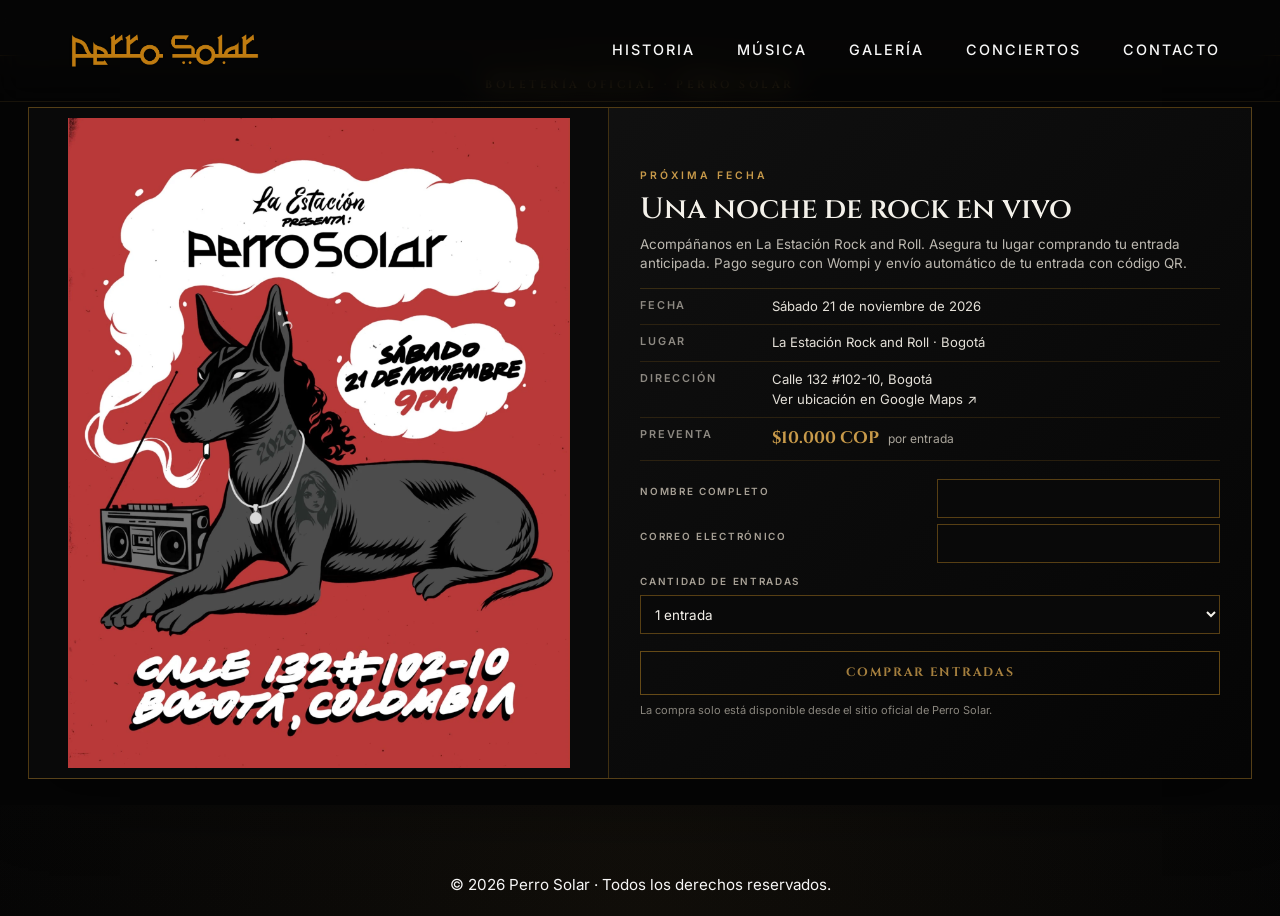
==== conciertos.html @ b5fde612 "Habilita campo de correo en la preventa" ====
<!DOCTYPE html>
<html lang="es">

<head>

    <meta charset="UTF-8">

    <meta name="viewport" content="width=device-width, initial-scale=1.0">

    <title>Conciertos | Perro Solar</title>

    <link rel="stylesheet" href="css/style.css">
    <link rel="stylesheet" href="css/conciertos.css">
    <link rel="stylesheet" href="css/boleteria.css">

    <link rel="preconnect" href="https://fonts.googleapis.com">

    <link rel="preconnect" href="https://fonts.gstatic.com" crossorigin>

    <link
        href="https://fonts.googleapis.com/css2?family=Cinzel:wght@500;600;700&family=Inter:wght@300;400;500;600&display=swap"
        rel="stylesheet">

</head>


<body>


<header>

    <div class="logo">

        <a href="index.html" aria-label="Inicio">

            <img
                src="images/Logo/perrosolarlogo.png"
                alt="Perro Solar">

        </a>

    </div>


    <button
        class="menu-toggle"
        aria-label="Abrir menú">

        <span></span>
        <span></span>
        <span></span>

    </button>


    <nav>

        <a href="historia.html">
            Historia
        </a>

        <a href="musica.html">
            Música
        </a>

        <a href="galeria.html">
            Galería
        </a>

        <a href="conciertos.html">
            Conciertos
        </a>

        <a href="contacto.html">
            Contacto
        </a>

    </nav>

</header>


<main>


    <section class="concerts">


        <div class="concert-container">


            <!-- ENCABEZADO -->

            <div class="concert-header">

                <span class="concert-kicker">
                    PRÓXIMO CONCIERTO
                </span>

                <div class="concert-line"></div>

            </div>


            <!-- EVENTO -->

            <article class="concert-event">


                <!-- FLYER -->

                <div class="concert-poster">

                    <img
                        src="images/flyers/LaEstacion_21_Noviembre_2026.webp"
                        alt="Afiche oficial de Perro Solar en La Estación Rock and Roll, sábado 21 de noviembre de 2026">

                </div>


                <!-- INFORMACIÓN -->

                <div class="concert-content">


                    <div class="event-date">

                        <span class="date-day">
                            21
                        </span>

                        <div class="date-text">

                            <span>
                                SÁBADO
                            </span>

                            <span>
                                NOVIEMBRE
                            </span>

                        </div>

                    </div>


                    <div class="event-time">
                        9:00 PM
                    </div>


                    <div class="event-divider"></div>


                    <div class="event-venue">

                        <span class="venue-label">
                            LUGAR
                        </span>

                        <h1>
                            La Estación Rock and Roll
                        
                        </h1>

                        <p>
                            Calle 132 #102-10<br>Bogotá, Colombia
                        </p>


                        <a
                            href="https://maps.app.goo.gl/izGrEkuuwdkvPyyg9"
                            class="maps-link"
                            target="_blank"
                            rel="noopener noreferrer"
                            aria-label="Cómo llegar a La Estación Rock and Roll en Google Maps">

                            <span>Ver ubicación en Google Maps</span>
                            <span class="maps-arrow" aria-hidden="true">→</span>

                        </a>

                    </div>


                    <div class="free-entry">

                        <span>
                            PREVENTA DISPONIBLE
                        </span>

                    </div>


                </div>


            </article>


        </div>


    </section>



    <!-- PREVENTA PERRO SOLAR · 21 NOVIEMBRE 2026 -->
    <section class="presale-section" aria-labelledby="presale-title">
        <div class="presale-container">
            <div class="presale-eyebrow">BOLETERÍA OFICIAL · PERRO SOLAR</div>
            <div class="presale-card">
                <div class="presale-copy">
                    <p class="presale-kicker">PRÓXIMA FECHA</p>
                    <h2 id="presale-title">Una noche de rock en vivo</h2>
                    <p class="presale-description">Acompáñanos en La Estación Rock and Roll. Asegura tu lugar comprando tu entrada anticipada. Pago seguro con Wompi y envío automático de tu entrada con código QR.</p>
                    <ul class="presale-details">
                        <li><span class="presale-label">FECHA</span><span>Sábado 21 de noviembre de 2026</span></li>
                        <li><span class="presale-label">LUGAR</span><span>La Estación Rock and Roll · Bogotá</span></li>
                        <li class="presale-address-row"><span class="presale-label">DIRECCIÓN</span><span>Calle 132 #102-10, Bogotá<br><a class="presale-map-link" href="https://maps.app.goo.gl/izGrEkuuwdkvPyyg9" target="_blank" rel="noopener noreferrer">Ver ubicación en Google Maps <span aria-hidden="true">↗</span></a></span></li>
                        <li><span class="presale-label">PREVENTA</span><span class="presale-price">$10.000 COP <small>por entrada</small></span></li>
                        
                    </ul>
                    <form id="presale-form" class="presale-form">
                        <label for="buyer-name">NOMBRE COMPLETO</label>
                        <input id="buyer-name" name="buyer_name" type="text" minlength="2" maxlength="120" autocomplete="name" required>

                        <label for="buyer-email">CORREO ELECTRÓNICO</label>
                        <input id="buyer-email" name="buyer_email" type="email" maxlength="254" autocomplete="email" required>

                        <label for="ticket-quantity">CANTIDAD DE ENTRADAS</label>
                        <select id="ticket-quantity" name="quantity" required>
                            <option value="1">1 entrada</option>
                            <option value="2">2 entradas</option>
                            <option value="3">3 entradas</option>
                            <option value="4">4 entradas</option>
                            <option value="5">5 entradas</option>
                        </select>

                        <div class="cf-turnstile" data-sitekey="0x4AAAAAAFxOwmR3eEPRBoDd" data-theme="dark"></div>
                        <button class="presale-button" id="presale-submit" type="submit">COMPRAR ENTRADAS</button>
                    </form>
                    <p class="presale-status" id="presale-status" role="status" aria-live="polite">Preventa abierta · $10.000 COP por entrada · Máximo 5 entradas por compra.</p>
                </div>
                <div class="presale-aside">
                    <img
                        class="presale-event-poster"
                        src="images/flyers/LaEstacion_21_Noviembre_2026.webp"
                        alt="Afiche oficial del concierto de Perro Solar en La Estación Rock and Roll">
                </div>
            </div>
        </div>
    </section>

</main>


<footer>

    <p>
        © 2026 Perro Solar · Todos los derechos reservados.
    </p>

</footer>


<script src="js/conciertos.js"></script>

<script src="https://challenges.cloudflare.com/turnstile/v0/api.js" async defer></script>
</body>

</html>
---- css/style.css ----
/*==================================================
PERRO SOLAR
Style Sheet
====================================================*/


/*==================================================
RESET
====================================================*/

*,
*::before,
*::after{

    margin:0;
    padding:0;
    box-sizing:border-box;

}

html{

    scroll-behavior:smooth;

}

img{

    display:block;
    max-width:100%;

}

a{

    color:inherit;
    text-decoration:none;

}

button{

    border:none;
    background:none;
    font:inherit;
    cursor:pointer;

}


/*==================================================
VARIABLES
====================================================*/

:root{

    /* Colores */

    --negro:#090909;

    --negro-profundo:#050505;

    --gris:#b5b5b5;

    --gris-claro:#d6d6d6;

    --blanco:#f7f7f7;

    --dorado:#c89a4a;

    --dorado-claro:#e2bc70;

    /* Tipografía */

    --titulo:'Cinzel',serif;

    --texto:'Inter',sans-serif;

    /* Espaciados */

    --space-xs:8px;

    --space-sm:16px;

    --space-md:32px;

    --space-lg:64px;

    --space-xl:96px;

    --space-xxl:140px;

    /* Sombras */

    --shadow-soft:

        0 20px 50px rgba(0,0,0,.30);

    --shadow-gold:

        0 0 35px rgba(200,154,74,.30);

}


/*==================================================
GENERAL
====================================================*/

body{

    background:

        radial-gradient(

            circle at bottom,

            rgba(200,154,74,.06),

            transparent 60%

        ),

        linear-gradient(

            180deg,

            #070707 0%,

            #090909 45%,

            #050505 100%

        );

    color:var(--blanco);

    font-family:var(--texto);

    line-height:1.7;

    overflow-x:hidden;

    -webkit-font-smoothing:antialiased;

    text-rendering:optimizeLegibility;

}

section{

    position:relative;

}

.container{

    width:min(1200px,90%);

    margin:auto;

}
/*==================================================
HEADER
====================================================*/

header{

    position:fixed;

    top:0;
    left:0;

    width:100%;

    display:flex;

    justify-content:space-between;

    align-items:center;

    padding:24px 60px;

    background:rgba(6,6,6,.45);

    backdrop-filter:blur(14px);

    -webkit-backdrop-filter:blur(14px);

    border-bottom:1px solid rgba(200,154,74,.10);

    z-index:1000;

    transition:

        background .35s ease,

        padding .35s ease,

        border-color .35s ease,

        box-shadow .35s ease;

}


/*==============================
LOGO
==============================*/

.logo{

    display:flex;

    align-items:center;

}
.logo a{

    display:inline-block;

}

.logo img{

    width:210px;

    height:auto;

    display:block;

    cursor:pointer;

    transition:

        width .35s ease,

        transform .35s ease,

        opacity .35s ease;

}

.logo:hover img{

    transform:scale(1.03);

    opacity:.9;

}


/*==============================
NAVEGACIÓN
==============================*/

nav{

    display:flex;

    align-items:center;

    gap:42px;

}

nav a{

    position:relative;

    color:var(--blanco);

    font-size:.90rem;

    font-weight:500;

    letter-spacing:2px;

    text-transform:uppercase;

    transition:

        color .35s ease,

        opacity .35s ease;

}

nav a::after{

    content:"";

    position:absolute;

    left:0;

    bottom:-8px;

    width:0;

    height:1px;

    background:var(--dorado);

    transition:width .35s ease;

}

nav a:hover{

    color:var(--dorado);

}

nav a:hover::after{

    width:100%;

}


/*==============================
HEADER AL HACER SCROLL
==============================*/

header.scrolled{

    padding:16px 60px;

    background:rgba(8,8,8,.92);

    border-bottom:1px solid rgba(200,154,74,.18);

    box-shadow:0 10px 35px rgba(0,0,0,.35);

}

header.scrolled .logo img{

    width:175px;

}
/*==================================================
HERO
====================================================*/

.hero{

    position:relative;

    width:100%;

    min-height:100vh;

    display:flex;

    justify-content:center;

    align-items:center;

    overflow:hidden;

    text-align:center;

}


/*==============================
IMAGEN
==============================*/

.hero-image{

    position:absolute;

    inset:0;

    width:100%;

    height:100%;

    object-fit:cover;

    object-position:center center;

    filter:
        brightness(.72)
        contrast(1.03)
        saturate(1);

    animation:heroMove 32s ease-in-out infinite alternate;
    opacity:0;

    animation:

        heroFade 1.6s ease forwards,

        heroMove 32s ease-in-out 1.6s infinite alternate;


}


/*==============================
CAPAS DE LUZ
==============================*/

.hero::before{

    content:"";

    position:absolute;

    inset:0;

    background:
        linear-gradient(

            rgba(0,0,0,.08),

            rgba(0,0,0,.35)

        );

    z-index:1;

}

.hero::after{

    content:"";

    position:absolute;

    inset:0;

    background:

        radial-gradient(

            circle at center,

            transparent 45%,

            rgba(0,0,0,.18) 100%

        );

    z-index:1;

}

/*==============================
CONTENIDO
==============================*/

.hero-content{

    position:relative;

    z-index:2;

    width:min(900px,90%);

    display:flex;

    flex-direction:column;

    align-items:center;

    justify-content:center;

}


/*==============================
INFORMACIÓN
==============================*/

.hero-info{

    display:flex;

    align-items:center;

    justify-content:center;

    gap:22px;

    margin-bottom:34px;

    flex-wrap:wrap;

}

.hero-location{

    color:#8d8d8d;

    font-size:.82rem;

    letter-spacing:5px;

    text-transform:uppercase;

}

.hero-divider{

    width:70px;

    height:1px;

    background:rgba(200,154,74,.45);

}

.hero-subtitle{

    color:var(--dorado);

    font-size:.90rem;

    font-weight:600;

    letter-spacing:7px;

    text-transform:uppercase;

}


/*==============================
TÍTULO
==============================*/

.hero h1{

    font-family:var(--titulo);

    font-size:clamp(4.5rem,9vw,7rem);

    font-weight:600;

    line-height:.90;

    letter-spacing:1px;

    margin-bottom:28px;

    text-shadow:

        0 10px 35px rgba(0,0,0,.55);

}


/*==============================
DESCRIPCIÓN
==============================*/

.hero p{

    max-width:700px;

    color:#d0d0d0;

    font-size:1.25rem;

    line-height:1.9;

    font-weight:300;

    margin:auto;

}


/*==============================
BOTONES
==============================*/

.hero .botones{

    margin-top:45px;

}
.botones{

    display:flex;

    justify-content:center;

    align-items:center;

    gap:24px;

    flex-wrap:wrap;

}

.btn-principal{

    display:inline-flex;

    justify-content:center;

    align-items:center;

    min-width:220px;

    padding:18px 42px;

    border-radius:50px;

    background:linear-gradient(
        180deg,
        #e7c26d 0%,
        #c89a4a 100%
    );

    color:#111;

    font-size:.95rem;

    font-weight:700;

    letter-spacing:1px;

    text-decoration:none;

    box-shadow:
        0 12px 35px rgba(200,154,74,.35);

    transition:
        all .35s ease;

}

.btn-principal:hover{

    transform:translateY(-4px);

    box-shadow:
        0 20px 45px rgba(200,154,74,.45);

}

.btn-secundario{

    display:inline-flex;

    justify-content:center;

    align-items:center;

    min-width:220px;

    padding:18px 42px;

    border:2px solid rgba(200,154,74,.75);

    border-radius:50px;

    color:white;

    font-weight:600;

    transition:all .35s ease;

}

.btn-secundario:hover{

    background:rgba(200,154,74,.10);

    border-color:var(--dorado);

}
/*==============================
HERO CINEMÁTICO
==============================*/

@keyframes heroMove{

    0%{

        transform:
            scale(1)
            translate3d(0,0,0);

    }

    50%{

        transform:
            scale(1.03)
            translate3d(-0.8%, -0.5%,0);

    }

    100%{

        transform:
            scale(1.06)
            translate3d(0.8%,0.5%,0);

    }

}
@keyframes heroFade{

    from{

        opacity:0;

    }

    to{

        opacity:1;

    }

}

/*==================================================
RESPONSIVE
==================================================*/

.menu-toggle{

    display:none;

    flex-direction:column;

    justify-content:center;

    gap:7px;

    width:42px;

    cursor:pointer;

    z-index:1100;

}

.menu-toggle span{

    width:100%;

    height:2px;

    background:#fff;

    transition:.35s;

}

@media(max-width:1199px){

header{

    padding:20px 40px;

}

.logo img{

    width:180px;

}

nav{

    gap:28px;

}

}
@media(max-width:768px){

header{

    padding:18px 24px;

}

.logo img{

    width:165px;

}

.menu-toggle{

    display:flex;

}

nav{

    position:fixed;

    top:0;

    right:-100%;

    width:300px;

    height:100vh;

    background:#090909;

    display:flex;

    flex-direction:column;

    justify-content:center;

    align-items:center;

    gap:40px;

    transition:.45s;

}

nav.active{

    right:0;

}

nav a{

    font-size:1rem;

}
/*==============================
HERO MOBILE
==============================*/

.hero{

    min-height:100svh;

    padding:110px 20px 40px;

}

.hero-content{

    width:100%;

}

.hero-info{

    gap:10px;

    margin-bottom:12px;

}

.hero-location{

    font-size:.70rem;

    letter-spacing:3px;

}

.hero-divider{

    width:40px;

}

.hero-subtitle{

    font-size:.72rem;

    letter-spacing:2px;

}

.hero h1{

    font-size:3rem;

    line-height:.90;

    margin-bottom:18px;

}

.hero p{

    font-size:1rem;

    line-height:1.6;

    max-width:95%;

}

.hero .botones{

    margin-top:18px;

}

.botones{

    flex-direction:column;

    width:100%;

    gap:16px;

}

.btn-principal,
.btn-secundario{

    width:100%;

    max-width:300px;

    min-width:0;

}
}
---- css/conciertos.css ----
/*====================================================
    CONCIERTOS
=====================================================*/

main {

    min-height: calc(100vh - 95px);

    margin-top: 55px;

    display: flex;

    flex-direction: column;

}


/*====================================================
    SECCIÓN PRINCIPAL
=====================================================*/

.concerts {

    flex: 1;

    display: flex;

    justify-content: center;

    align-items: center;

    padding: 55px 40px 70px;

    background:
        radial-gradient(
            circle at 50% 45%,
            rgba(181, 130, 35, .045),
            transparent 48%
        ),
        #000;

}


/*====================================================
    CONTENEDOR
=====================================================*/

.concert-container {

    width: 100%;

    max-width: 1180px;

    margin: 0 auto;

}


/*====================================================
    ENCABEZADO
=====================================================*/

.concert-header {

    display: flex;

    align-items: center;

    justify-content: center;

    gap: 22px;

    margin-bottom: 42px;

}


.concert-kicker {

    font-family: "Cinzel", serif;

    font-size: .82rem;

    font-weight: 600;

    letter-spacing: 4px;

    color: var(--dorado);

    white-space: nowrap;

}


.concert-line {

    width: 70px;

    height: 1px;

    background: var(--dorado);

    opacity: .65;

}


/*====================================================
    EVENTO
=====================================================*/

.concert-event {

    width: 100%;

    display: grid;

    grid-template-columns: minmax(400px, 540px) minmax(360px, 1fr);

    align-items: center;

    justify-content: center;

    gap: 85px;

}


/*====================================================
    FLYER
=====================================================*/

/*====================================================
    FLYER — EFECTO VISUAL
=====================================================*/

.concert-poster {

    position: relative;

    display: flex;

    justify-content: center;

    align-items: center;

    isolation: isolate;

}


/*====================================================
    HALO DETRÁS DEL FLYER
=====================================================*/

.concert-poster::before {

    content: "";

    position: absolute;

    width: 78%;

    height: 82%;

    left: 11%;

    top: 9%;

    background: rgba(0, 155, 130, .16);

    filter: blur(65px);

    border-radius: 50%;

    z-index: -1;

    opacity: .8;

}


/*====================================================
    FLYER
=====================================================*/

.concert-poster img {

    display: block;

    width: 100%;

    max-width: 520px;

    height: auto;

    position: relative;

    z-index: 1;

    box-shadow:
        0 25px 55px rgba(0, 0, 0, .75),
        0 5px 20px rgba(0, 0, 0, .55);

    animation: flyerFloat 6s ease-in-out infinite;

    transition:
        transform .5s ease,
        box-shadow .5s ease;

}


/*====================================================
    MOVIMIENTO SUTIL
=====================================================*/

@keyframes flyerFloat {

    0%,
    100% {

        transform: translateY(0);

    }

    50% {

        transform: translateY(-5px);

    }

}


/*====================================================
    HOVER
=====================================================*/

.concert-poster:hover img {

    transform: scale(1.015);

    box-shadow:
        0 30px 65px rgba(0, 0, 0, .85),
        0 8px 25px rgba(0, 0, 0, .65);

}


.concert-poster img {

    display: block;

    width: 100%;

    max-width: 520px;

    height: auto;

}


/*====================================================
    INFORMACIÓN
=====================================================*/

.concert-content {

    min-height: 480px;

    padding-left: 55px;

    border-left: 1px solid rgba(181, 130, 35, .55);

    display: flex;

    flex-direction: column;

    justify-content: center;

    align-items: flex-start;

}


/*====================================================
    FECHA
=====================================================*/

.event-date {

    display: flex;

    align-items: center;

    gap: 18px;

}


.date-day {

    font-family: "Cinzel", serif;

    font-size: clamp(4rem, 6vw, 5.5rem);

    font-weight: 500;

    line-height: .85;

    color: var(--dorado);

}


.date-text {

    display: flex;

    flex-direction: column;

    gap: 3px;

    font-family: "Cinzel", serif;

    font-size: 1.15rem;

    font-weight: 600;

    letter-spacing: 3px;

    line-height: 1.25;

    color: #f4f1ea;

}


/*====================================================
    HORA
=====================================================*/

.event-time {

    margin-top: 22px;

    font-family: "Inter", sans-serif;

    font-size: 1.15rem;

    font-weight: 500;

    letter-spacing: 4px;

    color: #d8d5cf;

}


/*====================================================
    DIVISOR
=====================================================*/

.event-divider {

    width: 55px;

    height: 1px;

    margin: 30px 0;

    background: var(--dorado);

    opacity: .7;

}


/*====================================================
    LUGAR
=====================================================*/

.event-venue {

    display: flex;

    flex-direction: column;

    align-items: flex-start;

}


.venue-label {

    margin-bottom: 10px;

    font-family: "Inter", sans-serif;

    font-size: .7rem;

    font-weight: 600;

    letter-spacing: 3px;

    color: #8d8982;

}


.event-venue h1 {

    margin: 0;

    font-family: "Cinzel", serif;

    font-size: clamp(1.7rem, 3vw, 2.35rem);

    font-weight: 600;

    line-height: 1.18;

    letter-spacing: 1px;

    color: #f4f1ea;

}


.event-venue p {

    margin: 15px 0 0;

    font-family: "Inter", sans-serif;

    font-size: .98rem;

    font-weight: 300;

    line-height: 1.7;

    color: #bdb9b1;

}


/*====================================================
    GOOGLE MAPS
=====================================================*/

.maps-link {

    display: inline-flex;

    align-items: center;

    gap: 10px;

    margin-top: 20px;

    padding-bottom: 5px;

    font-family: "Inter", sans-serif;

    font-size: .8rem;

    font-weight: 500;

    letter-spacing: .7px;

    color: var(--dorado);

    text-decoration: none;

    border-bottom: 1px solid rgba(181, 130, 35, .45);

    transition:
        color .25s ease,
        border-color .25s ease,
        gap .25s ease;

}


.maps-link:hover {

    color: #f4f1ea;

    border-bottom-color: #f4f1ea;

    gap: 15px;

}


.maps-arrow {

    font-size: 1rem;

}


/*====================================================
    ENTRADA LIBRE
=====================================================*/

.free-entry {

    margin-top: 42px;

    padding: 9px 17px;

    border: 1px solid rgba(181, 130, 35, .55);

}


.free-entry span {

    font-family: "Cinzel", serif;

    font-size: .78rem;

    font-weight: 600;

    letter-spacing: 2.5px;

    color: var(--dorado);

}


/*====================================================
    FOOTER
=====================================================*/

footer {

    text-align: center;

    padding: 12px 0 18px;

    font-size: .95rem;

}


/*====================================================
    TABLET
=====================================================*/

@media (max-width: 950px) {

    .concerts {

        padding: 45px 30px 60px;

    }


    .concert-event {

        grid-template-columns: minmax(320px, 440px) minmax(300px, 1fr);

        gap: 55px;

    }


    .concert-content {

        padding-left: 40px;

        min-height: 420px;

    }


    .date-day {

        font-size: 4rem;

    }


    .date-text {

        font-size: 1rem;

    }


    .event-venue h1 {

        font-size: 1.65rem;

    }

}


/*====================================================
    MÓVIL
=====================================================*/

@media (max-width: 700px) {

    main {

        margin-top: 75px;

    }


    .concerts {

        padding: 35px 20px 50px;

        align-items: flex-start;

    }


    .concert-container {

        max-width: 560px;

    }


    .concert-header {

        margin-bottom: 28px;

        gap: 15px;

    }


    .concert-kicker {

        font-size: .72rem;

        letter-spacing: 3px;

    }


    .concert-line {

        width: 35px;

    }


    .concert-event {

        display: flex;

        flex-direction: column;

        gap: 35px;

    }


    .concert-poster {

        width: 100%;

    }


    .concert-poster img {

        width: 100%;

        max-width: 520px;

    }


    .concert-content {

        width: 100%;

        min-height: auto;

        padding: 5px 0 0;

        border-left: none;

        border-top: 1px solid rgba(181, 130, 35, .45);

        padding-top: 32px;

        align-items: center;

        text-align: center;

    }


    .event-date {

        justify-content: center;

    }


    .date-day {

        font-size: 4rem;

    }


    .date-text {

        text-align: left;

        font-size: 1rem;

    }


    .event-time {

        margin-top: 17px;

        font-size: 1rem;

    }


    .event-divider {

        margin: 25px auto;

    }


    .event-venue {

        align-items: center;

    }


    .venue-label {

        margin-bottom: 8px;

    }


    .event-venue h1 {

        font-size: 1.55rem;

        line-height: 1.25;

    }


    .event-venue p {

        font-size: .9rem;

        line-height: 1.6;

    }


    .maps-link {

        margin-top: 17px;

    }


    .free-entry {

        margin-top: 32px;

    }


    footer {

        padding: 18px 15px;

        font-size: .85rem;

    }

}


/*====================================================
    TELÉFONOS PEQUEÑOS
=====================================================*/

@media (max-width: 480px) {

    .concerts {

        padding: 25px 15px 40px;

    }


    .concert-header {

        margin-bottom: 22px;

    }


    .concert-kicker {

        font-size: .65rem;

        letter-spacing: 2.5px;

    }


    .concert-event {

        gap: 28px;

    }


    .concert-content {

        padding-top: 27px;

    }


    .date-day {

        font-size: 3.5rem;

    }


    .date-text {

        font-size: .85rem;

        letter-spacing: 2px;

    }


    .event-time {

        font-size: .9rem;

        letter-spacing: 3px;

    }


    .event-venue h1 {

        font-size: 1.35rem;

    }


    .event-venue p {

        font-size: .85rem;

    }


    .maps-link {

        font-size: .75rem;

    }


    .free-entry {

        padding: 8px 14px;

    }


    .free-entry span {

        font-size: .7rem;

    }

}
@media (max-width: 700px) {

    .concert-poster::before {

        width: 85%;

        height: 85%;

        left: 7.5%;

        top: 7.5%;

        filter: blur(50px);

        opacity: .65;

    }

    .concert-poster img {

        animation: none;

    }

}
---- css/boleteria.css ----
/*====================================================
    BOLETERÍA / PREVENTA PERRO SOLAR
    Mantiene la identidad visual negro + dorado.
=====================================================*/

.presale-section {
    padding: 64px 40px 80px;
    background:
        radial-gradient(circle at 50% 45%, rgba(181, 130, 35, .055), transparent 48%),
        #050505;
    border-top: 1px solid rgba(181, 130, 35, .22);
}

.presale-container {
    width: 100%;
    max-width: 1180px;
    margin: 0 auto;
}

.presale-eyebrow {
    margin-bottom: 24px;
    text-align: center;
    font-family: "Cinzel", serif;
    font-size: .78rem;
    font-weight: 600;
    letter-spacing: 4px;
    color: var(--dorado, #b58223);
}

.presale-card {
    display: grid;
    grid-template-columns: minmax(0, 1.35fr) minmax(260px, .65fr);
    border: 1px solid rgba(181, 130, 35, .42);
    background: linear-gradient(135deg, rgba(22, 22, 22, .96), rgba(5, 5, 5, .98));
    box-shadow: 0 24px 60px rgba(0, 0, 0, .35);
}

.presale-copy {
    padding: clamp(26px, 5vw, 58px);
}

.presale-kicker {
    margin: 0 0 14px;
    color: var(--dorado, #b58223);
    font-family: "Inter", sans-serif;
    font-size: .72rem;
    font-weight: 600;
    letter-spacing: 3px;
}

.presale-copy h2 {
    margin: 0;
    color: #f4f1ea;
    font-family: "Cinzel", serif;
    font-size: clamp(1.8rem, 3.2vw, 2.8rem);
    font-weight: 600;
    line-height: 1.2;
}

.presale-description {
    max-width: 600px;
    margin: 18px 0 28px;
    color: #bdb9b1;
    font-family: "Inter", sans-serif;
    font-size: .98rem;
    line-height: 1.75;
}

.presale-details {
    display: grid;
    gap: 0;
    margin: 0 0 28px;
    padding: 0;
    list-style: none;
    border-top: 1px solid rgba(181, 130, 35, .25);
}

.presale-details li {
    display: grid;
    grid-template-columns: minmax(105px, .45fr) 1fr;
    gap: 18px;
    padding: 15px 0;
    border-bottom: 1px solid rgba(181, 130, 35, .18);
    color: #e4e0d8;
    font-family: "Inter", sans-serif;
    font-size: .92rem;
    line-height: 1.5;
}

.presale-label {
    color: #8d8982;
    font-size: .68rem;
    font-weight: 600;
    letter-spacing: 1.8px;
}

.presale-price {
    color: var(--dorado, #b58223);
    font-family: "Cinzel", serif;
    font-size: 1.2rem;
    font-weight: 700;
}

.presale-price small {
    display: block;
    margin-top: 3px;
    color: #aaa59b;
    font-family: "Inter", sans-serif;
    font-size: .75rem;
    font-weight: 400;
}

.presale-button {
    display: inline-flex;
    justify-content: center;
    align-items: center;
    min-height: 48px;
    padding: 14px 22px;
    border: 1px solid rgba(181, 130, 35, .65);
    background: transparent;
    color: var(--dorado, #b58223);
    font-family: "Cinzel", serif;
    font-size: .76rem;
    font-weight: 700;
    letter-spacing: 1.7px;
    cursor: not-allowed;
    opacity: .82;
}

.presale-status {
    max-width: 570px;
    margin: 13px 0 0;
    color: #89857d;
    font-family: "Inter", sans-serif;
    font-size: .78rem;
    line-height: 1.6;
}

.presale-aside {
    display: flex;
    flex-direction: column;
    justify-content: center;
    align-items: center;
    min-height: 420px;
    padding: 32px;
    border-left: 1px solid rgba(181, 130, 35, .32);
    background:
        radial-gradient(circle at 50% 42%, rgba(181, 130, 35, .13), transparent 52%),
        #090909;
    text-align: center;
}

.presale-mark {
    color: rgba(181, 130, 35, .82);
    font-family: "Cinzel", serif;
    font-size: clamp(5rem, 10vw, 8.5rem);
    font-weight: 700;
    letter-spacing: -8px;
    line-height: 1;
}

.presale-aside-title {
    margin-top: 22px;
    color: #f4f1ea;
    font-family: "Cinzel", serif;
    font-size: 1.05rem;
    font-weight: 600;
    letter-spacing: 3px;
}

.presale-aside-subtitle {
    margin-top: 10px;
    color: #9d978c;
    font-family: "Inter", sans-serif;
    font-size: .68rem;
    letter-spacing: 3px;
}

.presale-rule {
    width: 52px;
    height: 1px;
    margin: 27px 0;
    background: var(--dorado, #b58223);
}

.presale-aside-date {
    color: var(--dorado, #b58223);
    font-family: "Cinzel", serif;
    font-size: 1.05rem;
    letter-spacing: 3px;
}

@media (max-width: 760px) {
    .presale-section {
        padding: 42px 20px 54px;
    }

    .presale-card {
        grid-template-columns: 1fr;
    }

    .presale-aside {
        min-height: 250px;
        border-top: 1px solid rgba(181, 130, 35, .32);
        border-left: 0;
    }

    .presale-mark {
        font-size: 5.5rem;
    }

    .presale-details li {
        grid-template-columns: 1fr;
        gap: 6px;
    }

    .presale-button {
        width: 100%;
    }
}

@media (prefers-reduced-motion: reduce) {
    .presale-section * {
        scroll-behavior: auto;
    }
}


/* Campos del formulario de boletería */
.presale-form {
    display: grid;
    gap: 10px;
    max-width: 560px;
    margin-top: 24px;
}
.presale-form label {
    margin-top: 8px;
    color: #a7a095;
    font-family: "Inter", sans-serif;
    font-size: .68rem;
    font-weight: 600;
    letter-spacing: 1.7px;
}
.presale-form input,
.presale-form select {
    width: 100%;
    min-height: 46px;
    padding: 11px 13px;
    border: 1px solid rgba(181, 130, 35, .45);
    border-radius: 0;
    outline: none;
    background: #090909;
    color: #f4f1ea;
    font: 400 .92rem "Inter", sans-serif;
}
.presale-form input:focus,
.presale-form select:focus {
    border-color: #b58223;
    box-shadow: 0 0 0 2px rgba(181, 130, 35, .12);
}
.presale-form input:disabled,
.presale-form select:disabled {
    opacity: .55;
    cursor: not-allowed;
}
.presale-form .cf-turnstile { margin-top: 12px; }
.presale-button:disabled { cursor: not-allowed; opacity: .65; }
.presale-button.is-test-ready { cursor: pointer; opacity: 1; }
.presale-button.is-test-ready:hover { background: rgba(181, 130, 35, .12); }
@media (max-width: 760px) {
    .presale-form { width: 100%; }
}


/* Afiche oficial del evento en la tarjeta de boletería */
.presale-aside {
    padding: 0;
    overflow: hidden;
    background: #090909;
}
.presale-event-poster {
    display: block;
    width: 100%;
    height: 100%;
    min-height: 420px;
    object-fit: contain;
    object-position: center;
}
@media (max-width: 760px) {
    .presale-event-poster {
        min-height: 0;
        max-height: 620px;
        object-fit: contain;
    }
}


/*====================================================
  VISTA UNICA DE COMPRA — CONCIERTO 21 NOV 2026
  La sección de evento y el formulario se presentan
  en una sola pantalla, sin duplicar información.
=====================================================*/

@media (min-width: 761px) {
    /* La información del concierto ya está integrada en la tarjeta */
    body:has(.presale-section) .concerts {
        display: none;
    }

    body:has(.presale-section) main {
        min-height: calc(100svh - 95px);
        margin-top: 55px;
    }

    .presale-section {
        min-height: calc(100svh - 150px);
        display: flex;
        align-items: center;
        padding: 18px 28px 24px;
    }

    .presale-container {
        max-width: 1240px;
    }

    .presale-eyebrow {
        margin-bottom: 12px;
        font-size: .68rem;
        letter-spacing: 3.5px;
    }

    .presale-card {
        grid-template-columns: minmax(340px, .95fr) minmax(0, 1.05fr);
        align-items: stretch;
        max-height: 690px;
        overflow: hidden;
    }

    .presale-aside {
        order: 0;
        min-height: 0;
        padding: 10px;
        border-left: 0;
        border-right: 1px solid rgba(181, 130, 35, .32);
    }

    .presale-event-poster {
        width: 100%;
        height: 100%;
        min-height: 0;
        max-height: 650px;
        object-fit: contain;
    }

    .presale-copy {
        order: 1;
        padding: clamp(20px, 2.4vw, 34px);
        display: flex;
        flex-direction: column;
        justify-content: center;
    }

    .presale-kicker {
        margin-bottom: 8px;
        font-size: .65rem;
    }

    .presale-copy h2 {
        font-size: clamp(1.45rem, 2.3vw, 2.15rem);
        line-height: 1.12;
    }

    .presale-description {
        margin: 9px 0 14px;
        font-size: .84rem;
        line-height: 1.45;
    }

    .presale-details {
        margin-bottom: 14px;
    }

    .presale-details li {
        grid-template-columns: 120px 1fr;
        gap: 12px;
        padding: 8px 0;
        font-size: .82rem;
    }

    .presale-price {
        font-size: 1.05rem;
    }

    .presale-price small {
        display: inline;
        margin-left: 5px;
    }

    .presale-form {
        max-width: none;
        margin-top: 4px;
        grid-template-columns: 1fr 1fr;
        column-gap: 14px;
        row-gap: 6px;
    }

    .presale-form label {
        margin-top: 4px;
        font-size: .62rem;
    }

    .presale-form input,
    .presale-form select {
        min-height: 39px;
        padding: 8px 10px;
        font-size: .84rem;
    }

    .presale-form label[for="ticket-quantity"],
    .presale-form #ticket-quantity,
    .presale-form .cf-turnstile,
    .presale-form .presale-button {
        grid-column: 1 / -1;
    }

    .presale-form .cf-turnstile {
        margin-top: 5px;
    }

    .presale-button {
        width: 100%;
        min-height: 44px;
        padding: 10px 16px;
    }

    .presale-status {
        margin-top: 8px;
        font-size: .69rem;
        line-height: 1.35;
    }
}

@media (max-width: 760px) {
    body:has(.presale-section) .concerts {
        display: none;
    }

    body:has(.presale-section) main {
        margin-top: 75px;
    }

    .presale-section {
        padding: 18px 14px 28px;
    }

    .presale-eyebrow {
        margin-bottom: 10px;
        font-size: .62rem;
        letter-spacing: 2.5px;
    }

    .presale-card {
        grid-template-columns: 1fr;
    }

    .presale-aside {
        order: 0;
        min-height: 0;
        max-height: none;
        padding: 10px;
        border: 0;
        border-bottom: 1px solid rgba(181, 130, 35, .32);
    }

    .presale-event-poster {
        width: auto;
        height: auto;
        min-height: 0;
        max-height: none;
        max-width: 100%;
        object-fit: contain;
    }

    .presale-copy {
        order: 1;
        padding: 18px 16px 20px;
    }

    .presale-kicker {
        margin-bottom: 6px;
        font-size: .61rem;
    }

    .presale-copy h2 {
        font-size: 1.45rem;
    }

    .presale-description {
        margin: 8px 0 12px;
        font-size: .82rem;
        line-height: 1.45;
    }

    .presale-details {
        margin-bottom: 12px;
    }

    .presale-details li {
        grid-template-columns: 95px 1fr;
        gap: 8px;
        padding: 7px 0;
        font-size: .78rem;
    }

    .presale-price {
        font-size: 1rem;
    }

    .presale-form {
        margin-top: 8px;
        gap: 7px;
    }

    .presale-form label {
        margin-top: 4px;
        font-size: .62rem;
    }

    .presale-form input,
    .presale-form select {
        min-height: 42px;
    }

    .presale-button {
        width: 100%;
        min-height: 46px;
    }

    .presale-status {
        font-size: .7rem;
        line-height: 1.4;
    }
}

@media (max-height: 760px) and (min-width: 761px) {
    .presale-section {
        padding-top: 10px;
        padding-bottom: 12px;
    }

    .presale-card {
        max-height: calc(100svh - 185px);
    }

    .presale-copy {
        padding-top: 16px;
        padding-bottom: 16px;
    }

    .presale-description {
        margin-top: 6px;
        margin-bottom: 9px;
    }

    .presale-details li {
        padding: 6px 0;
    }
}
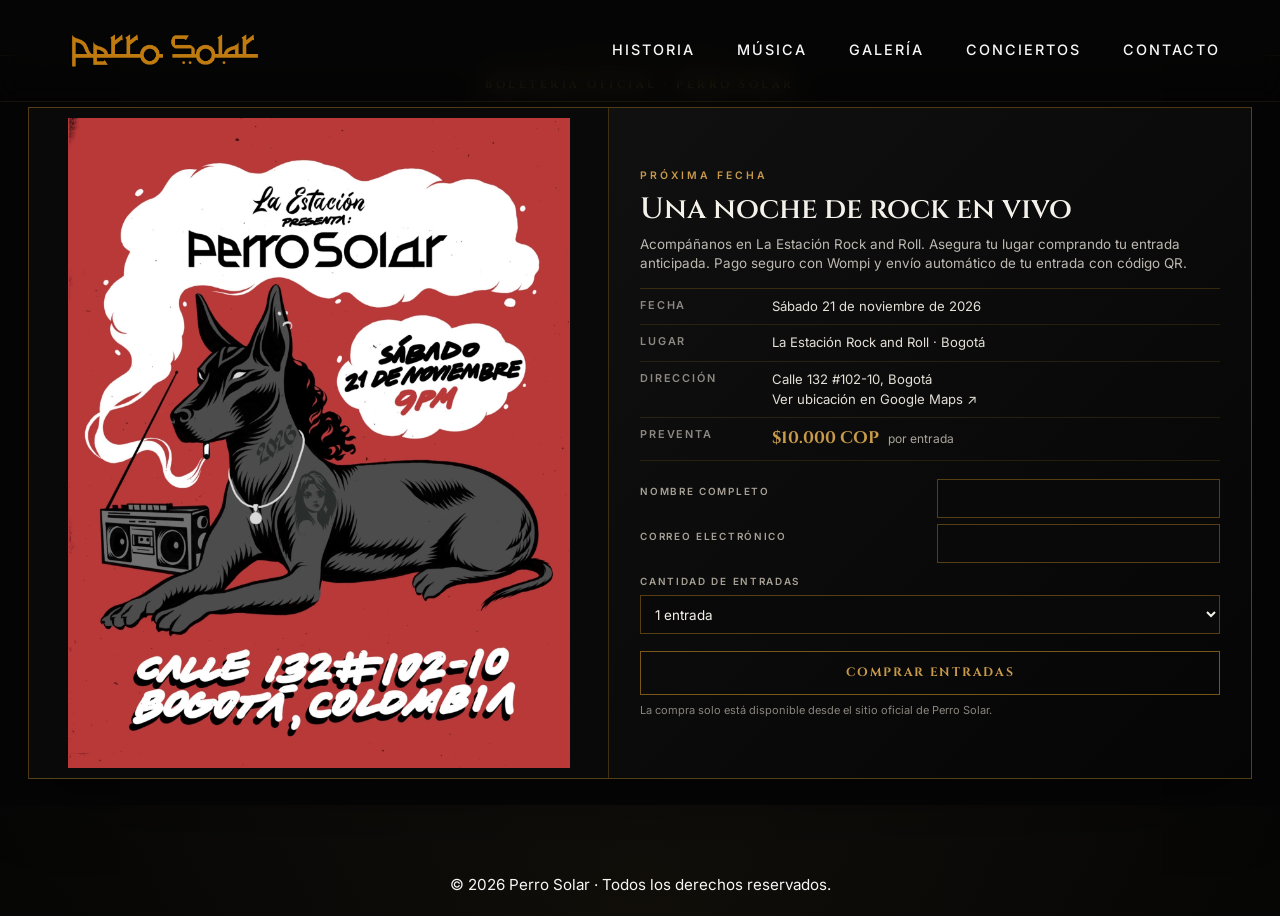
==== commit 259d2ac5: "Fuerza actualización de recursos de boletería" ====
--- a/conciertos.html
+++ b/conciertos.html
@@ -11,7 +11,7 @@
 
     <link rel="stylesheet" href="css/style.css">
     <link rel="stylesheet" href="css/conciertos.css">
-    <link rel="stylesheet" href="css/boleteria.css">
+    <link rel="stylesheet" href="css/boleteria.css?v=20261105-2">
 
     <link rel="preconnect" href="https://fonts.googleapis.com">
 
@@ -264,7 +264,7 @@
 </footer>
 
 
-<script src="js/conciertos.js"></script>
+<script src="js/conciertos.js?v=20261105-2"></script>
 
 <script src="https://challenges.cloudflare.com/turnstile/v0/api.js" async defer></script>
 </body>
--- a/css/boleteria.css
+++ b/css/boleteria.css
@@ -123,8 +123,8 @@
     font-size: .76rem;
     font-weight: 700;
     letter-spacing: 1.7px;
-    cursor: not-allowed;
-    opacity: .82;
+    cursor: pointer;
+    opacity: 1;
 }
 
 .presale-status {
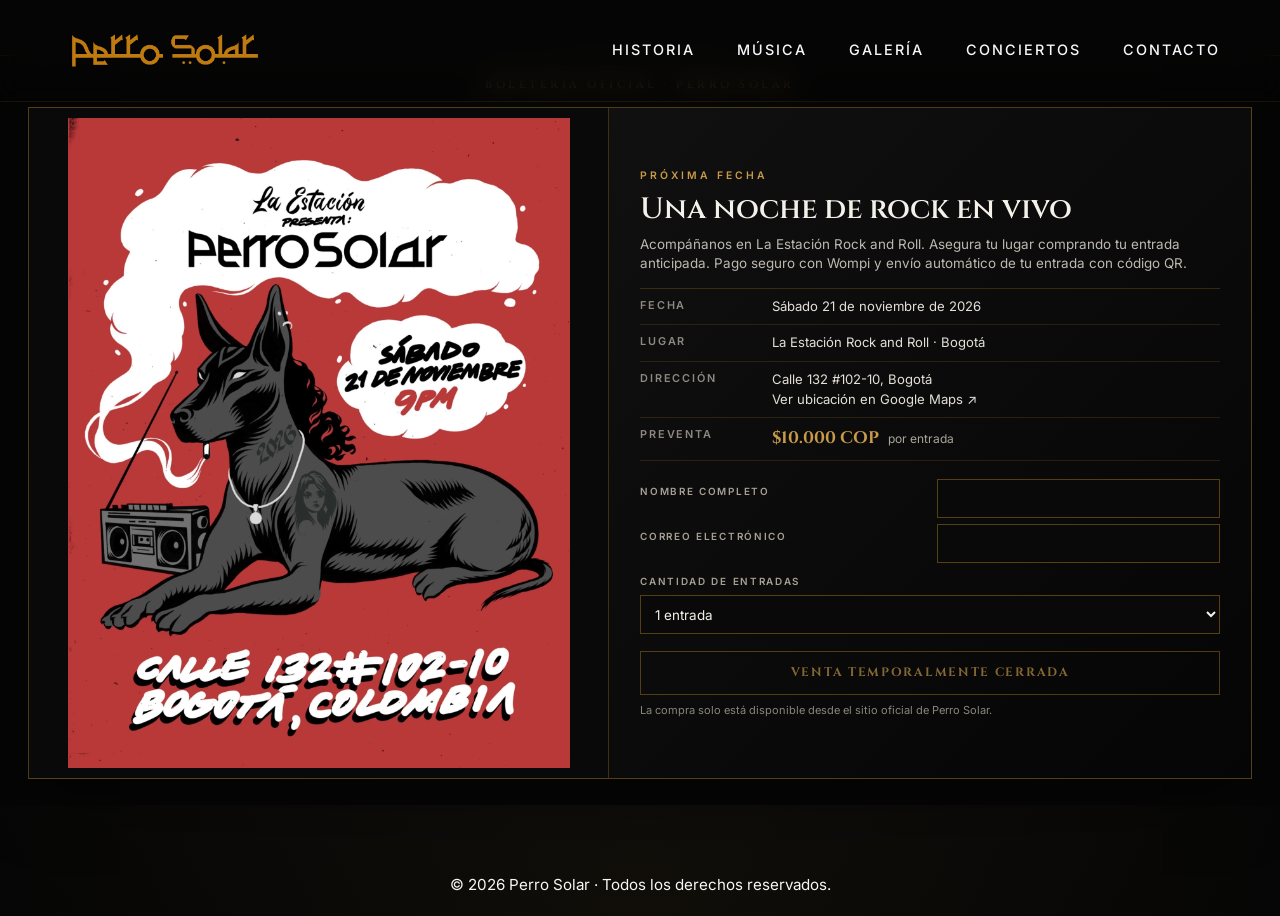
==== commit bd303161: "Suspende temporalmente la compra de entradas" ====
--- a/conciertos.html
+++ b/conciertos.html
@@ -238,9 +238,9 @@
                         </select>
 
                         <div class="cf-turnstile" data-sitekey="0x4AAAAAAFxOwmR3eEPRBoDd" data-theme="dark"></div>
-                        <button class="presale-button" id="presale-submit" type="submit">COMPRAR ENTRADAS</button>
+                        <button class="presale-button" id="presale-submit" type="submit" disabled aria-disabled="true">VENTA TEMPORALMENTE CERRADA</button>
                     </form>
-                    <p class="presale-status" id="presale-status" role="status" aria-live="polite">Preventa abierta · $10.000 COP por entrada · Máximo 5 entradas por compra.</p>
+                    <p class="presale-status" id="presale-status" role="status" aria-live="polite">La venta de entradas está temporalmente suspendida mientras actualizamos y verificamos las credenciales de pago. Próximamente estará disponible nuevamente.</p>
                 </div>
                 <div class="presale-aside">
                     <img
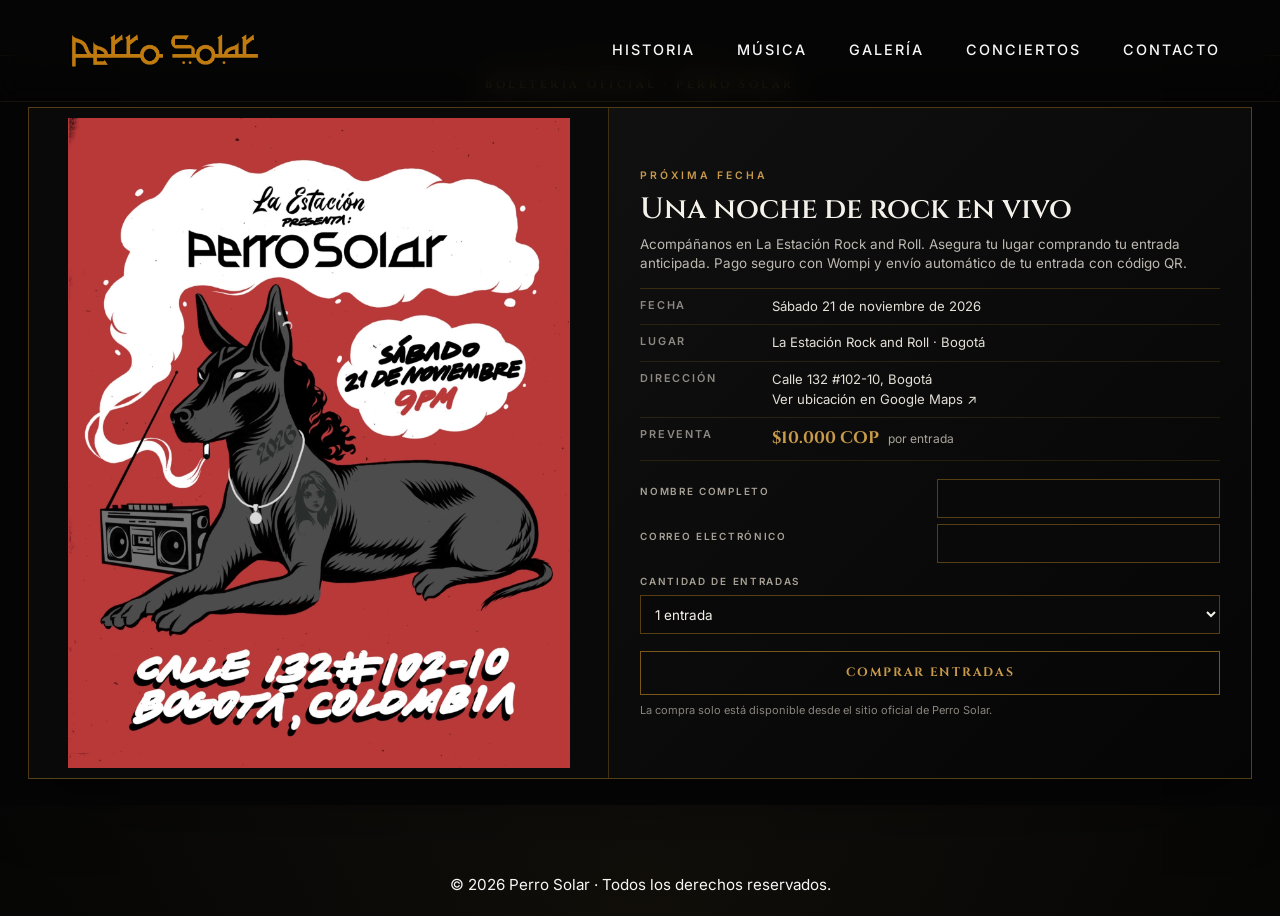
==== commit c85032c0: "Habilita la compra de entradas para el concierto del 21 de noviembre" ====
--- a/conciertos.html
+++ b/conciertos.html
@@ -238,9 +238,9 @@
                         </select>
 
                         <div class="cf-turnstile" data-sitekey="0x4AAAAAAFxOwmR3eEPRBoDd" data-theme="dark"></div>
-                        <button class="presale-button" id="presale-submit" type="submit" disabled aria-disabled="true">VENTA TEMPORALMENTE CERRADA</button>
+                        <button class="presale-button" id="presale-submit" type="submit">COMPRAR ENTRADAS</button>
                     </form>
-                    <p class="presale-status" id="presale-status" role="status" aria-live="polite">La venta de entradas está temporalmente suspendida mientras actualizamos y verificamos las credenciales de pago. Próximamente estará disponible nuevamente.</p>
+                    <p class="presale-status" id="presale-status" role="status" aria-live="polite">Completa tus datos para reservar tus entradas. El pago se realiza de forma segura a través de Wompi y recibirás tu entrada con código QR en tu correo.</p>
                 </div>
                 <div class="presale-aside">
                     <img
@@ -264,7 +264,7 @@
 </footer>
 
 
-<script src="js/conciertos.js?v=20261105-2"></script>
+<script src="js/conciertos.js?v=20261106-1"></script>
 
 <script src="https://challenges.cloudflare.com/turnstile/v0/api.js" async defer></script>
 </body>
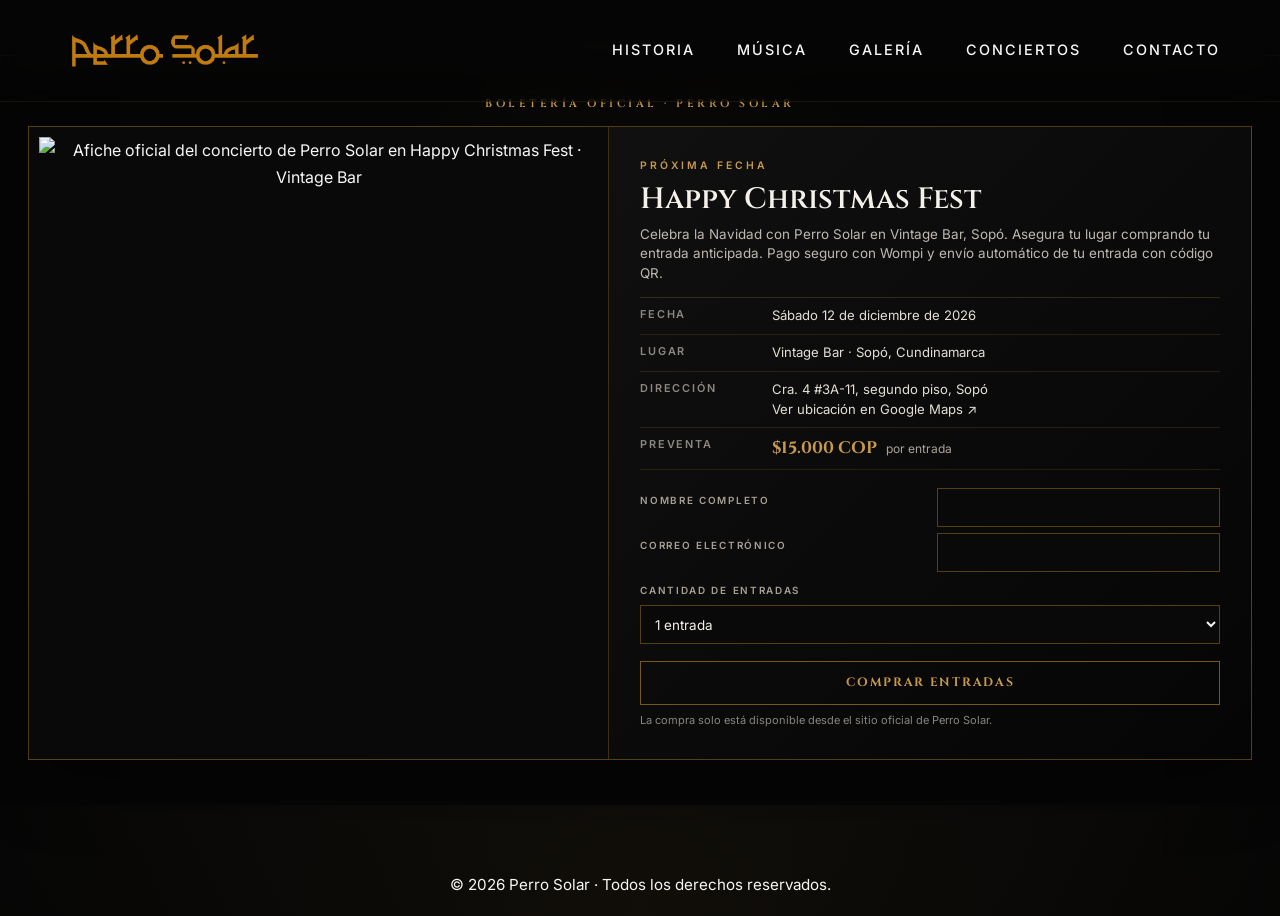
==== commit 810418ca: "Actualiza concierto y preventa Happy Christmas Fest" ====
--- a/conciertos.html
+++ b/conciertos.html
@@ -11,7 +11,7 @@
 
     <link rel="stylesheet" href="css/style.css">
     <link rel="stylesheet" href="css/conciertos.css">
-    <link rel="stylesheet" href="css/boleteria.css?v=20261105-2">
+    <link rel="stylesheet" href="css/boleteria.css?v=20261106-1">
 
     <link rel="preconnect" href="https://fonts.googleapis.com">
 
@@ -112,8 +112,8 @@
                 <div class="concert-poster">
 
                     <img
-                        src="images/flyers/LaEstacion_21_Noviembre_2026.webp"
-                        alt="Afiche oficial de Perro Solar en La Estación Rock and Roll, sábado 21 de noviembre de 2026">
+                        src="images/flyers/HappyChristmasFest_VintageBar_2026.webp"
+                        alt="Afiche oficial de Perro Solar en Happy Christmas Fest, sábado 12 de diciembre de 2026">
 
                 </div>
 
@@ -126,7 +126,7 @@
                     <div class="event-date">
 
                         <span class="date-day">
-                            21
+                            12
                         </span>
 
                         <div class="date-text">
@@ -136,7 +136,7 @@
                             </span>
 
                             <span>
-                                NOVIEMBRE
+                                DICIEMBRE
                             </span>
 
                         </div>
@@ -159,21 +159,21 @@
                         </span>
 
                         <h1>
-                            La Estación Rock and Roll
+                            Vintage Bar
                         
                         </h1>
 
                         <p>
-                            Calle 132 #102-10<br>Bogotá, Colombia
+                            Cra. 4 #3A-11, segundo piso<br>Sopó, Cundinamarca
                         </p>
 
 
                         <a
-                            href="https://maps.app.goo.gl/izGrEkuuwdkvPyyg9"
+                            href="https://maps.app.goo.gl/qTSiULn45UEyFrDJ9"
                             class="maps-link"
                             target="_blank"
                             rel="noopener noreferrer"
-                            aria-label="Cómo llegar a La Estación Rock and Roll en Google Maps">
+                            aria-label="Cómo llegar a Vintage Bar en Google Maps">
 
                             <span>Ver ubicación en Google Maps</span>
                             <span class="maps-arrow" aria-hidden="true">→</span>
@@ -205,23 +205,23 @@
 
 
 
-    <!-- PREVENTA PERRO SOLAR · 21 NOVIEMBRE 2026 -->
+    <!-- PREVENTA PERRO SOLAR · 12 DICIEMBRE 2026 -->
     <section class="presale-section" aria-labelledby="presale-title">
         <div class="presale-container">
             <div class="presale-eyebrow">BOLETERÍA OFICIAL · PERRO SOLAR</div>
             <div class="presale-card">
                 <div class="presale-copy">
                     <p class="presale-kicker">PRÓXIMA FECHA</p>
-                    <h2 id="presale-title">Una noche de rock en vivo</h2>
-                    <p class="presale-description">Acompáñanos en La Estación Rock and Roll. Asegura tu lugar comprando tu entrada anticipada. Pago seguro con Wompi y envío automático de tu entrada con código QR.</p>
+                    <h2 id="presale-title">Happy Christmas Fest</h2>
+                    <p class="presale-description">Celebra la Navidad con Perro Solar en Vintage Bar, Sopó. Asegura tu lugar comprando tu entrada anticipada. Pago seguro con Wompi y envío automático de tu entrada con código QR.</p>
                     <ul class="presale-details">
-                        <li><span class="presale-label">FECHA</span><span>Sábado 21 de noviembre de 2026</span></li>
-                        <li><span class="presale-label">LUGAR</span><span>La Estación Rock and Roll · Bogotá</span></li>
-                        <li class="presale-address-row"><span class="presale-label">DIRECCIÓN</span><span>Calle 132 #102-10, Bogotá<br><a class="presale-map-link" href="https://maps.app.goo.gl/izGrEkuuwdkvPyyg9" target="_blank" rel="noopener noreferrer">Ver ubicación en Google Maps <span aria-hidden="true">↗</span></a></span></li>
-                        <li><span class="presale-label">PREVENTA</span><span class="presale-price">$10.000 COP <small>por entrada</small></span></li>
+                        <li><span class="presale-label">FECHA</span><span>Sábado 12 de diciembre de 2026</span></li>
+                        <li><span class="presale-label">LUGAR</span><span>Vintage Bar · Sopó, Cundinamarca</span></li>
+                        <li class="presale-address-row"><span class="presale-label">DIRECCIÓN</span><span>Cra. 4 #3A-11, segundo piso, Sopó<br><a class="presale-map-link" href="https://maps.app.goo.gl/izGrEkuuwdkvPyyg9" target="_blank" rel="noopener noreferrer">Ver ubicación en Google Maps <span aria-hidden="true">↗</span></a></span></li>
+                        <li><span class="presale-label">PREVENTA</span><span class="presale-price">$15.000 COP <small>por entrada</small></span></li>
                         
                     </ul>
-                    <form id="presale-form" class="presale-form">
+                    <form id="presale-form" class="presale-form" data-event-slug="perro-solar-happy-christmas-fest-vintage-bar-2026-12-12">
                         <label for="buyer-name">NOMBRE COMPLETO</label>
                         <input id="buyer-name" name="buyer_name" type="text" minlength="2" maxlength="120" autocomplete="name" required>
 
@@ -245,8 +245,8 @@
                 <div class="presale-aside">
                     <img
                         class="presale-event-poster"
-                        src="images/flyers/LaEstacion_21_Noviembre_2026.webp"
-                        alt="Afiche oficial del concierto de Perro Solar en La Estación Rock and Roll">
+                        src="images/flyers/HappyChristmasFest_VintageBar_2026.webp"
+                        alt="Afiche oficial del concierto de Perro Solar en Happy Christmas Fest · Vintage Bar">
                 </div>
             </div>
         </div>
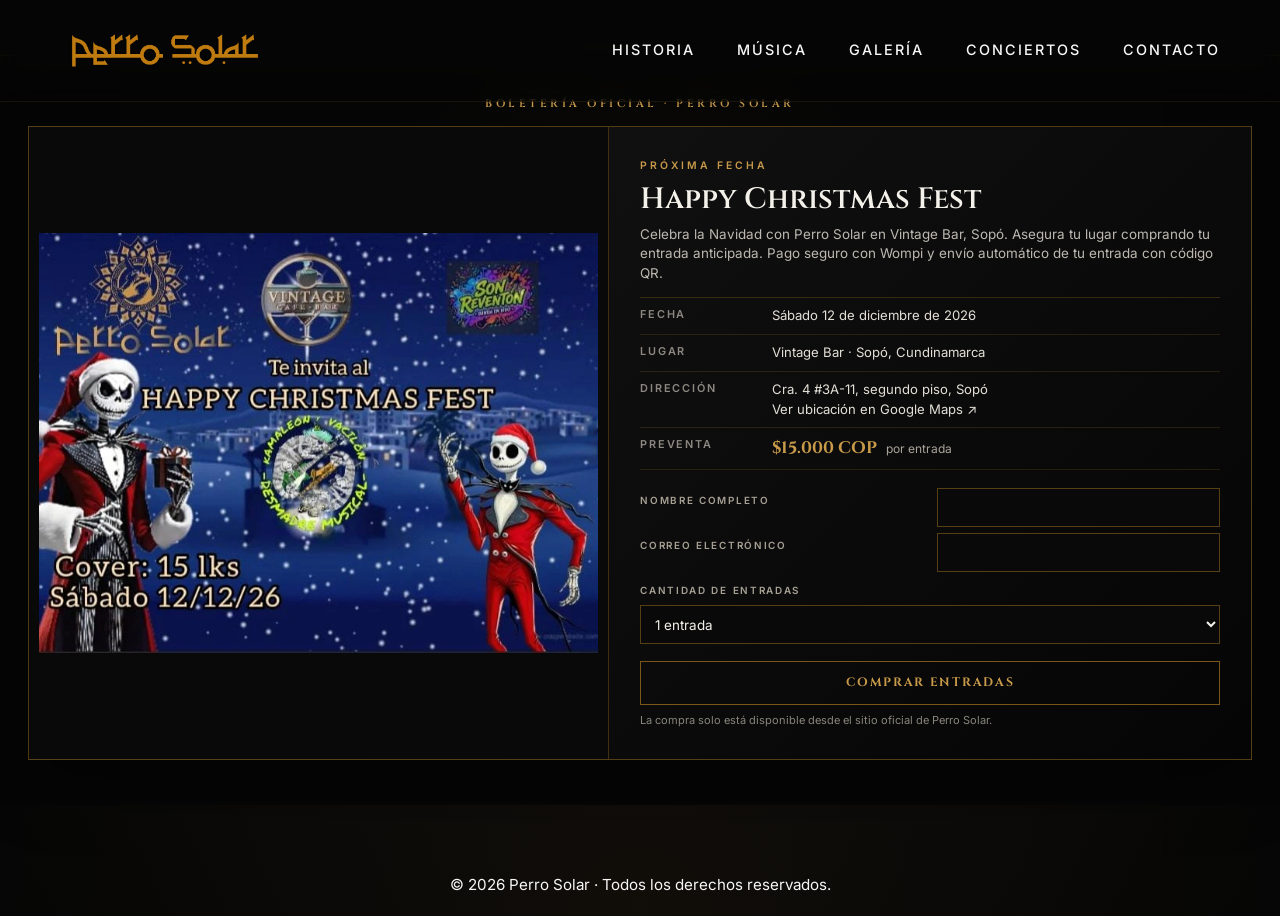
==== commit 29f7c5d9: "Corrige ruta del afiche Happy Christmas Fest" ====
--- a/conciertos.html
+++ b/conciertos.html
@@ -11,7 +11,7 @@
 
     <link rel="stylesheet" href="css/style.css">
     <link rel="stylesheet" href="css/conciertos.css">
-    <link rel="stylesheet" href="css/boleteria.css?v=20261106-1">
+    <link rel="stylesheet" href="css/boleteria.css?v=20261126-1">
 
     <link rel="preconnect" href="https://fonts.googleapis.com">
 
@@ -112,7 +112,7 @@
                 <div class="concert-poster">
 
                     <img
-                        src="images/flyers/HappyChristmasFest_VintageBar_2026.webp"
+                        src="images/flyers/happy-christmas-fest-vintage-bar-2026.webp"
                         alt="Afiche oficial de Perro Solar en Happy Christmas Fest, sábado 12 de diciembre de 2026">
 
                 </div>
@@ -145,7 +145,7 @@
 
 
                     <div class="event-time">
-                        9:00 PM
+                        HORA POR CONFIRMAR
                     </div>
 
 
@@ -186,7 +186,7 @@
                     <div class="free-entry">
 
                         <span>
-                            PREVENTA DISPONIBLE
+                            PREVENTA PRÓXIMAMENTE
                         </span>
 
                     </div>
@@ -217,7 +217,7 @@
                     <ul class="presale-details">
                         <li><span class="presale-label">FECHA</span><span>Sábado 12 de diciembre de 2026</span></li>
                         <li><span class="presale-label">LUGAR</span><span>Vintage Bar · Sopó, Cundinamarca</span></li>
-                        <li class="presale-address-row"><span class="presale-label">DIRECCIÓN</span><span>Cra. 4 #3A-11, segundo piso, Sopó<br><a class="presale-map-link" href="https://maps.app.goo.gl/izGrEkuuwdkvPyyg9" target="_blank" rel="noopener noreferrer">Ver ubicación en Google Maps <span aria-hidden="true">↗</span></a></span></li>
+                        <li class="presale-address-row"><span class="presale-label">DIRECCIÓN</span><span>Cra. 4 #3A-11, segundo piso, Sopó<br><a class="presale-map-link" href="https://maps.app.goo.gl/qTSiULn45UEyFrDJ9" target="_blank" rel="noopener noreferrer">Ver ubicación en Google Maps <span aria-hidden="true">↗</span></a></span></li>
                         <li><span class="presale-label">PREVENTA</span><span class="presale-price">$15.000 COP <small>por entrada</small></span></li>
                         
                     </ul>
@@ -245,7 +245,7 @@
                 <div class="presale-aside">
                     <img
                         class="presale-event-poster"
-                        src="images/flyers/HappyChristmasFest_VintageBar_2026.webp"
+                        src="images/flyers/happy-christmas-fest-vintage-bar-2026.webp"
                         alt="Afiche oficial del concierto de Perro Solar en Happy Christmas Fest · Vintage Bar">
                 </div>
             </div>
@@ -264,7 +264,7 @@
 </footer>
 
 
-<script src="js/conciertos.js?v=20261106-1"></script>
+<script src="js/conciertos.js?v=20261126-1"></script>
 
 <script src="https://challenges.cloudflare.com/turnstile/v0/api.js" async defer></script>
 </body>
